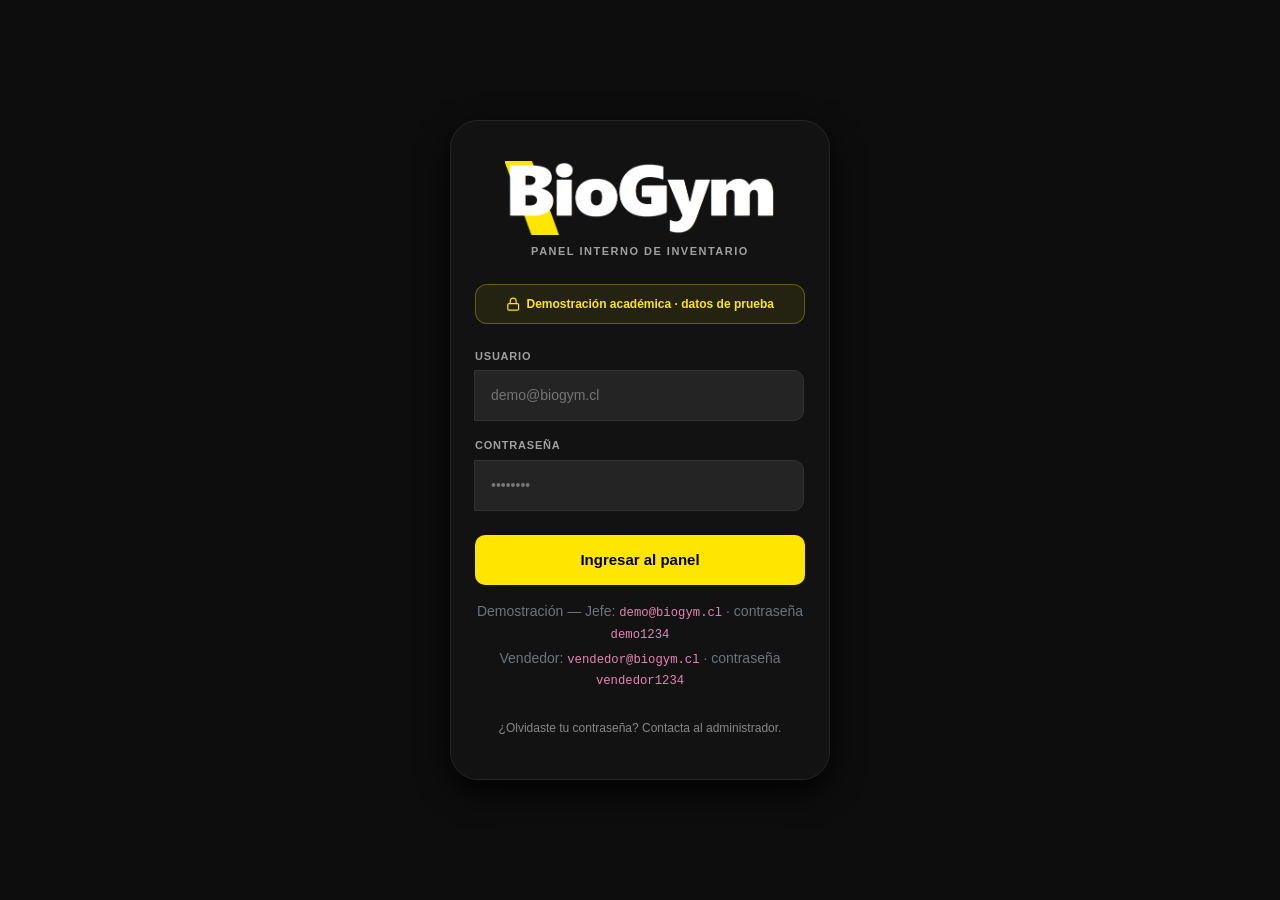
==== bsale.html @ a9e5494c "rf-08: integracion con Bsale simulada (venta descuenta stock, ingreso sincroniza)" ====
<!DOCTYPE html>
<html lang="es" data-bs-theme="dark">
<head>
  <meta charset="UTF-8">
  <meta name="viewport" content="width=device-width, initial-scale=1.0">
  <meta http-equiv="Content-Security-Policy" content="default-src 'self'; script-src 'self'; style-src 'self' 'unsafe-inline'; img-src 'self' data: https:; font-src 'self'; connect-src 'self'; base-uri 'self'; form-action 'self'; frame-ancestors 'none'; object-src 'none'">
  <meta name="referrer" content="no-referrer">
  <title>Bsale | BioGymStore</title>
  <link rel="icon" type="image/png" href="img/favicon.png">
  <link href="vendor/css/bootstrap.min.css?v=20261121-5" rel="stylesheet">
  <link rel="stylesheet" href="css/styles.css?v=20261121-5">
</head>
<body data-page="bsale">

  <!-- NAVBAR -->
  <nav id="mainNav" class="navbar navbar-expand-lg sticky-top">
    <div class="container">
      <a class="navbar-brand" href="dashboard.html">
        <img src="img/logo.png" alt="BioGym Store" class="brand-logo-img">
      </a>
      <button class="navbar-toggler" type="button" data-bs-toggle="collapse" data-bs-target="#navMenu" aria-label="Abrir menú">
        <svg class="icon" viewBox="0 0 24 24" fill="none" stroke="currentColor" stroke-width="2" stroke-linecap="round" stroke-linejoin="round" aria-hidden="true"><line x1="3" y1="6" x2="21" y2="6"/><line x1="3" y1="12" x2="21" y2="12"/><line x1="3" y1="18" x2="21" y2="18"/></svg>
      </button>
      <div class="collapse navbar-collapse" id="navMenu">
        <ul class="navbar-nav me-auto gap-lg-2">
          <li class="nav-item"><a class="nav-link" href="dashboard.html">Dashboard</a></li>
          <li class="nav-item"><a class="nav-link" href="inventario.html">Inventario</a></li>
          <li class="nav-item"><a class="nav-link" href="ingreso-stock.html">Ingresar Stock</a></li>
          <li class="nav-item" data-admin-only><a class="nav-link" href="traslado.html">Traslado</a></li>
          <li class="nav-item"><a class="nav-link" href="proveedores.html">Proveedores</a></li>
          <li class="nav-item" data-admin-only><a class="nav-link" href="bsale.html">Bsale</a></li>
        </ul>
        <div class="user-badge">
          <span class="avatar js-user-initials">--</span>
          <div class="user-info d-none d-sm-flex">
            <span class="user-name js-user-name">--</span>
            <span class="user-role js-user-role">--</span>
          </div>
          <button id="btnLogout" class="btn-logout">Cerrar sesión</button>
        </div>
      </div>
    </div>
  </nav>

  <main class="container py-4">

    <section class="mb-4">
      <p class="text-secondary mb-1">Simulación de la sincronización venta ↔ inventario</p>
      <h1 class="h3 fw-bold mb-0">Integración con <span class="text-accent">Bsale</span></h1>
    </section>

    <!-- Aviso de simulación -->
    <div class="restricted-notice mb-4">
      <svg class="icon" viewBox="0 0 24 24" fill="none" stroke="currentColor" stroke-width="2" stroke-linecap="round" stroke-linejoin="round" aria-hidden="true"><circle cx="12" cy="12" r="10"/><line x1="12" y1="8" x2="12" y2="12"/><line x1="12" y1="16" x2="12.01" y2="16"/></svg> Simulación · el sitio es estático: la conexión real con Bsale requiere backend y credenciales de API
    </div>

    <div class="row g-4">

      <!-- Columna izquierda: estado + formulario de venta -->
      <div class="col-lg-5 d-flex flex-column gap-4">

        <section class="card">
          <div class="card-header">Estado de la conexión</div>
          <div class="card-body">
            <div class="d-flex align-items-center gap-2 mb-2">
              <span class="badge badge-soft-success">Conectado (demo)</span>
              <span class="fw-bold">BioGymStore ↔ Bsale</span>
            </div>
            <p class="text-secondary small mb-1">Los dos flujos del requisito quedan simulados:</p>
            <ul class="text-secondary small ps-4 mb-0">
              <li>Una venta registrada en Bsale <strong class="text-white">descuenta el stock</strong> de la aplicación.</li>
              <li>Un ingreso en la aplicación <strong class="text-white">actualiza el stock</strong> en Bsale.</li>
            </ul>
            <div class="d-flex gap-4 mt-3">
              <div>
                <div class="fw-bold text-accent fs-5" id="bsaleCountVentas">0</div>
                <small class="text-secondary">ventas sincronizadas</small>
              </div>
              <div>
                <div class="fw-bold text-accent fs-5" id="bsaleCountSync">0</div>
                <small class="text-secondary">eventos de sincronización</small>
              </div>
            </div>
          </div>
        </section>

        <section class="card">
          <div class="card-header">Simular venta en Bsale</div>
          <div class="card-body">
            <form id="saleForm" class="needs-validation" novalidate>
              <div class="mb-3">
                <label for="saleProduct" class="form-label">Producto</label>
                <select id="saleProduct" class="form-select" required></select>
                <div class="invalid-feedback">Selecciona un producto.</div>
              </div>
              <div class="row g-3 mb-3">
                <div class="col-6">
                  <label for="saleQty" class="form-label">Cantidad (unidades)</label>
                  <input type="number" id="saleQty" class="form-control" min="1" value="1" required>
                  <div class="invalid-feedback">Cantidad mayor a 0.</div>
                </div>
                <div class="col-6">
                  <label for="saleWarehouse" class="form-label">Bodega de salida</label>
                  <select id="saleWarehouse" class="form-select" required></select>
                  <div class="invalid-feedback">Bodega.</div>
                </div>
              </div>
              <p class="form-text text-secondary" id="saleInfo"></p>
              <button type="submit" class="btn btn-accent w-100">Registrar venta en Bsale</button>
            </form>
          </div>
        </section>
      </div>

      <!-- Columna derecha: ventas + sincronización -->
      <div class="col-lg-7 d-flex flex-column gap-4">

        <section class="card">
          <div class="card-header">Ventas registradas en Bsale</div>
          <div class="card-body">
            <div class="table-responsive">
              <table class="table mb-0">
                <thead>
                  <tr>
                    <th>N°</th>
                    <th>Fecha</th>
                    <th>Producto</th>
                    <th class="text-end">Unidades</th>
                    <th class="text-end">Total</th>
                    <th>Estado</th>
                  </tr>
                </thead>
                <tbody id="salesBody"></tbody>
              </table>
            </div>
          </div>
        </section>

        <section class="card">
          <div class="card-header">Registro de sincronización</div>
          <div class="card-body">
            <div class="table-responsive">
              <table class="table mb-0">
                <thead>
                  <tr>
                    <th>Fecha</th>
                    <th>Evento</th>
                    <th>Detalle</th>
                  </tr>
                </thead>
                <tbody id="syncBody"></tbody>
              </table>
            </div>
          </div>
        </section>
      </div>
    </div>

    <footer class="app-footer text-center mt-4">
      BioGymStore — Sistema interno de gestión de stock · Uso exclusivo del personal autorizado &middot; <span class="build-tag" data-build="20261121-5">v20261121-5</span>
    </footer>
  </main>

  <script src="vendor/js/bootstrap.bundle.min.js?v=20261121-5"></script>
  <script src="js/data.js?v=20261121-5"></script>
  <script src="js/store.js?v=20261121-5"></script>
  <script src="js/icons.js?v=20261121-5"></script>
  <script src="js/app.js?v=20261121-5"></script>
  <script src="js/usuarios.js?v=20261121-5"></script>
  <script src="js/pages/bsale.js?v=20261121-5"></script>
</body>
</html>
---- css/styles.css ----
/* ============================================================
   BioGymStore — styles.css
   Tema visual propio (oscuro + amarillo BioGym), copiado del
   diseño original del proyecto.
   ORDEN DE CARGA: Bootstrap 5 (CDN) > este archivo.
   Si el CDN no carga (sin internet), el sitio se ve igual
   gracias a los estilos propios + el respaldo ".no-bs".
   ============================================================ */

:root {
  --bg: #0d0d0d;
  --surface: #121212;
  --surface-2: #1a1a1a;
  --surface-3: #242424;
  --border: #262626;
  --border-2: #333333;
  --accent: #ffe600;
  --accent-hover: #e6cf00;
  --text: #ffffff;
  --muted: #888888;
  --muted-2: #a0a0a0;
  --green: #22c55e;
  --amber: #f59e0b;
  --red: #ef4444;
  --radius: 14px;
  --radius-lg: 28px;
  --font: -apple-system, BlinkMacSystemFont, "Segoe UI", Roboto, Oxygen, Ubuntu, Cantarell, "Open Sans", "Helvetica Neue", sans-serif;
}

/* ---------- Base ---------- */
html { -webkit-text-size-adjust: 100%; }
body {
  margin: 0;
  background-color: #0d0d0d;
  color: #ffffff;
  font-family: -apple-system, BlinkMacSystemFont, "Segoe UI", Roboto, Oxygen, Ubuntu, Cantarell, "Open Sans", "Helvetica Neue", sans-serif;
  min-height: 100vh;
  line-height: 1.5;
}
main { display: block; }
img { max-width: 100%; }
a { color: #ffe600; }
a:hover { color: #e6cf00; }

.text-accent { color: #ffe600 !important; }

/* ---------- Iconos SVG propios ---------- */
.icon { width: 1.15em; height: 1.15em; vertical-align: -0.18em; flex: 0 0 auto; }
.action-icon .icon, .thumb .icon { width: 1.4rem; height: 1.4rem; vertical-align: middle; }

/* ---------- Titulos de seccion ---------- */
.section-title { font-size: .75rem; color: #a0a0a0; letter-spacing: .1em; text-transform: uppercase; font-weight: 700; }

/* ---------- Badges de estado (estilo suave, diseno original) ---------- */
.badge { display: inline-block; padding: 4px 10px; border-radius: 20px; font-size: 11px; font-weight: 700; line-height: 1.4; white-space: nowrap; }
.badge-soft-success { background-color: rgba(34, 197, 94, .15); color: #22c55e; }
.badge-soft-warning { background-color: rgba(245, 158, 11, .15); color: #f59e0b; }
.badge-soft-danger { background-color: rgba(239, 68, 68, .15); color: #ef4444; }
.badge-soft-secondary { background-color: rgba(136, 136, 136, .15); color: #aaaaaa; }

/* ---------- SKU ---------- */
.sku-code {
  font-family: var(--font);
  color: #ffe600;
  font-weight: 700;
  font-size: .78rem;
  letter-spacing: .04em;
  white-space: nowrap;
}

/* ---------- Miniatura de producto ---------- */
.thumb {
  width: 40px; height: 40px; flex: 0 0 40px;
  display: inline-flex; align-items: center; justify-content: center;
  background-color: #1a1a1a; border: 1px solid #262626;
  border-radius: 10px; font-size: 1.25rem; overflow: hidden; color: #ffe600;
}
.thumb-img { width: 100%; height: 100%; object-fit: cover; }

/* Vista previa más grande en el formulario de producto */
.thumb-preview { width: 56px; height: 56px; flex: 0 0 56px; border-radius: 12px; }

/* Selector de origen de imagen: URL / Archivo (mismo estilo que el filtro de ventas) */
.img-modes {
  display: inline-flex; gap: 2px; padding: 3px;
  background-color: #1a1a1a; border: 1px solid #262626; border-radius: 9px;
}
.img-modes button {
  border: none; background: transparent; color: #888888;
  font-size: 10px; font-weight: 700; letter-spacing: .05em; text-transform: uppercase;
  padding: 5px 11px; border-radius: 6px; cursor: pointer; transition: color .15s, background-color .15s;
}
.img-modes button:hover { color: #ffffff; }
.img-modes button.active { background-color: #ffe600; color: #000000; }

/* Zona de arrastre / clic para subir imagen */
.img-drop {
  display: flex; align-items: center; gap: 8px;
  border: 1px dashed #333333; border-radius: 10px;
  padding: .55rem .7rem; min-height: 44px;
  color: #a0a0a0; font-size: .8rem; cursor: pointer;
  transition: border-color .15s, color .15s, background-color .15s;
}
.img-drop .icon { width: 16px; height: 16px; color: #ffe600; }
.img-drop:hover { border-color: #ffe600; color: #ffffff; }
.img-drop.dragover {
  border-color: #ffe600; color: #ffffff;
  background-color: rgba(255, 230, 0, .06);
}
.img-drop.has-file { border-style: solid; border-color: rgba(255, 230, 0, .45); color: #ffffff; }

/* ---------- Footer ---------- */
.app-footer { color: #666; font-size: .75rem; border-top: 1px solid #262626; padding: 1rem 0; margin-top: 2.5rem; }

/* Etiqueta de versión del build (para confirmar qué copia está en caché) */
.build-tag {
  display: inline-block; margin-left: 4px; padding: 1px 7px;
  background-color: rgba(255, 230, 0, .08); border: 1px solid rgba(255, 230, 0, .25);
  border-radius: 20px; color: #ffe600; font-size: .68rem; font-weight: 700; letter-spacing: .04em;
}

/* ---------- Scrollbar ---------- */
::-webkit-scrollbar { width: 8px; }
::-webkit-scrollbar-track { background: #0d0d0d; }
::-webkit-scrollbar-thumb { background: #2e2e2e; border-radius: 4px; }
::-webkit-scrollbar-thumb:hover { background: #3a3a3a; }

/* === FIN PARTE 1 === */

/* ============================================================
   LOGO BIOGYMSTORE — COPIA EXACTA DEL DISEÑO ORIGINAL
   ============================================================ */
.biogym-logo { position: relative; display: inline-flex; align-items: flex-end; gap: 4px; padding: 4px 6px; user-select: none; }
.biogym-logo .yellow-bar { position: absolute; background-color: #ffe600; transform: skewX(20deg); border-radius: 1px; z-index: 1; }
.biogym-logo::before {
  content: ""; position: absolute; top: 11px; left: 8px; width: 14px; height: 20px;
  background-color: #121212; z-index: 2;
}
.biogym-logo .brand-text { position: relative; z-index: 3; color: #ffffff; font-weight: 900; letter-spacing: -1px; line-height: 1; }
.biogym-logo .badge-store { position: relative; z-index: 3; background-color: #ffe600; color: #000000; font-weight: 800; padding: 1px 5px; border-radius: 4px; text-transform: lowercase; line-height: 1; margin-bottom: 2px; }
.biogym-logo.logo-lg .brand-text { font-size: 34px; }
.biogym-logo.logo-lg .badge-store { font-size: 13px; }
.biogym-logo.logo-lg .yellow-bar { left: 10px; top: 0px; width: 14px; height: 42px; }

/* Logo oficial en imagen PNG (navbar y login) */
.brand-logo-img { height: 40px; width: auto; display: block; }
.brand-logo-img.login-logo { height: 74px; margin: 0 auto; }

/* ============================================================
   VISTA 1: LOGIN — COPIA EXACTA DEL DISEÑO ORIGINAL
   ============================================================ */
.login-wrap {
  width: 100%; min-height: 100vh;
  display: flex; justify-content: center; align-items: center;
  padding: 20px;
}
.app-container {
  width: 100%; max-width: 380px;
  background-color: #121212;
  border: 1px solid #262626;
  border-radius: 28px;
  padding: 40px 24px;
  box-shadow: 0 12px 32px rgba(0, 0, 0, .85);
  display: flex; flex-direction: column; align-items: center;
}
.brand { text-align: center; margin-bottom: 24px; }
.logo-container { display: flex; justify-content: center; align-items: center; margin-bottom: 8px; }
.brand-subtitle { font-size: 11px; color: #a0a0a0; letter-spacing: 1.5px; text-transform: uppercase; font-weight: 600; margin: 6px 0 0 0; }

.restricted-notice {
  background-color: rgba(255, 230, 0, .08);
  border: 1px solid rgba(255, 230, 0, .3);
  color: #ffe600; font-size: 12px; font-weight: 600;
  padding: 10px 16px; border-radius: 12px;
  width: 100%; text-align: center; margin-bottom: 24px;
  display: flex; align-items: center; justify-content: center; gap: 6px;
}
.restricted-notice .icon { width: 1.2em; height: 1.2em; }

#loginForm { width: 100%; display: flex; flex-direction: column; gap: 16px; }
.input-group { display: flex; flex-direction: column; gap: 6px; }
.input-group label { font-size: 11px; font-weight: 700; color: #a0a0a0; letter-spacing: .8px; }
.input-group input {
  background-color: #242424; border: 1px solid #333333; border-radius: 10px;
  padding: 14px 16px; color: #ffffff; font-size: 14px; outline: none; width: 100%;
}
.input-group input:focus { border-color: #ffe600; background-color: #2a2a2a; }
.btn-submit {
  margin-top: 8px; background-color: #ffe600; color: #000000;
  border: none; border-radius: 10px; padding: 14px;
  font-size: 15px; font-weight: 700; cursor: pointer; width: 100%;
}
.btn-submit:hover { background-color: #e6cf00; }
.forgot-password { margin-top: 24px; text-align: center; }
.forgot-password a { font-size: 12px; color: #888888; text-decoration: none; }
.forgot-password a:hover { color: #ffe600; }

/* ============================================================
   NAVBAR — DISEÑO ORIGINAL + COMPONENTE BOOTSTRAP
   ============================================================ */
.navbar { background-color: #121212; border-bottom: 1px solid #262626; }
.navbar .nav-link { color: #9a9a9a; font-weight: 600; font-size: .9rem; }
.navbar .nav-link:hover { color: #ffffff; }
.navbar .nav-link.active { color: #ffe600; }

.user-badge { display: flex; align-items: center; gap: 12px; }
.user-badge-clickable { cursor: pointer; }
.user-badge-clickable:hover .user-name { color: #ffe600; }
.user-badge-clickable:hover .avatar { background-color: #e6cf00; }
.avatar-lg { width: 56px; height: 56px; font-size: 1.1rem; }
.avatar { width: 36px; height: 36px; background-color: #ffe600; color: #000000; font-weight: 800; border-radius: 50%; display: inline-flex; align-items: center; justify-content: center; font-size: .85rem; }
.user-info { display: flex; flex-direction: column; line-height: 1.2; }
.user-name { font-size: 13px; font-weight: 700; color: #ffffff; }
.user-role { font-size: 11px; color: #888888; }
.btn-logout { background-color: transparent; border: 1px solid #333333; color: #a0a0a0; padding: 8px 14px; border-radius: 8px; font-size: 12px; font-weight: 600; cursor: pointer; margin-left: 12px; display: inline-flex; align-items: center; gap: 6px; }
.btn-logout:hover { border-color: #ffe600; color: #ffe600; }

/* === FIN PARTE 2 === */

/* ============================================================
   DASHBOARD — COPIA DEL DISEÑO ORIGINAL
   ============================================================ */
.dashboard-header { display: flex; justify-content: space-between; align-items: center; }
.greeting-sub { font-size: 14px; color: #888888; font-weight: 500; margin-bottom: 4px; }
.greeting-title { font-size: 28px; font-weight: 800; }

.btn-primary, .btn-accent {
  background-color: #ffe600; color: #000000;
  border: none; border-radius: 10px; padding: 12px 20px;
  font-weight: 700; font-size: 14px; cursor: pointer;
  display: inline-flex; align-items: center; justify-content: center; gap: 6px;
  text-decoration: none;
}
.btn-primary:hover, .btn-accent:hover { background-color: #e6cf00; color: #000; }

.kpi-grid { display: grid; grid-template-columns: repeat(auto-fit, minmax(220px, 1fr)); gap: 16px; }
.kpi-card, .action-card, .alert-card {
  background-color: #121212;
  border: 1px solid #262626;
  border-radius: 14px;
  padding: 16px;
  display: flex;
}
.kpi-card { flex-direction: column; gap: 4px; }
.kpi-label, .card-label { font-size: 11px; color: #888888; font-weight: 700; text-transform: uppercase; }
.kpi-value, .card-value { font-size: 26px; font-weight: 800; }
.kpi-sub, .card-sub { font-size: 12px; color: #666666; }

.section-block { margin-bottom: 28px; }
.access-grid { display: grid; grid-template-columns: repeat(2, 1fr); gap: 16px; }
.action-card { flex-direction: column; gap: 8px; cursor: pointer; transition: border-color .2s; text-decoration: none; }
/* Accesos rápidos: rejilla de 2 columnas iguales (la tarjeta suelta nunca se estira) */
#quickAccess { display: grid; grid-template-columns: repeat(2, 1fr); gap: 1rem; }
@media (max-width: 575.98px) { #quickAccess { grid-template-columns: 1fr; } }
.action-card:hover { border-color: #ffe600; }
.action-icon { font-size: 22px; color: #ffe600; }
.action-title { font-size: 13px; font-weight: 700; color: #ffffff; }
.action-sub { font-size: 11px; color: #888888; }

/* ---------- Tarjetas genéricas (resto de páginas) ---------- */
.card {
  background-color: #121212;
  border: 1px solid #262626;
  border-radius: 14px;
}
.card-header { background-color: transparent; border-bottom: 1px solid #262626; font-weight: 700; font-size: .9rem; padding: .8rem 1rem; }
.card-body { padding: 1rem; }

/* ---------- Alertas de stock ---------- */
.alerts-list { display: flex; flex-direction: column; gap: 12px; }
.alert-item, .alert-card { flex-direction: row; align-items: center; gap: 16px; }
.status-dot { width: 10px; height: 10px; border-radius: 50%; flex: 0 0 10px; }
.status-dot.red { background-color: #ef4444; }
.status-dot.yellow { background-color: #ffe600; }
.alert-info { display: flex; flex-direction: column; gap: 2px; }
.alert-title { font-size: 13px; font-weight: 700; color: #ffffff; }
.alert-sub { font-size: 12px; color: #888888; }
.scroll-y { max-height: 340px; overflow-y: auto; }

/* ---------- Formularios ---------- */
.form-label { font-size: 11px; font-weight: 700; color: #a0a0a0; letter-spacing: .8px; text-transform: uppercase; display: block; margin-bottom: .4rem; }
.form-control, .form-select {
  background-color: #242424; border: 1px solid #333333; color: #ffffff;
  border-radius: 10px; padding: .65rem .9rem; font-size: .9rem; width: 100%;
}
.form-control:focus, .form-select:focus {
  background-color: #2a2a2a; border-color: #ffe600; color: #fff; outline: none;
  box-shadow: 0 0 0 .2rem rgba(255, 230, 0, .25);
}
.form-control::placeholder { color: #666; }
.form-text, .form-check-label { color: #666; font-size: .8rem; }
textarea.form-control { resize: vertical; }

/* ---------- Tablas ---------- */
.table { width: 100%; border-collapse: collapse; text-align: left; font-size: 13px; color: #ffffff; }
.table thead th { color: #888888; font-weight: 600; padding: 12px 16px; border-bottom: 1px solid #262626; text-transform: uppercase; font-size: 11px; background: transparent; }
.table tbody td { padding: 16px; border-bottom: 1px solid #1f1f1f; vertical-align: middle; }
.table-responsive { overflow-x: auto; }

/* === FIN PARTE 3 === */

/* ============================================================
   GRID Y UTILIDADES (réplica mínima para uso con/sin Bootstrap)
   Con Bootstrap CDN estas clases las provee Bootstrap; aquí
   se garantizan para que nada se rompa si el CDN no carga.
   ============================================================ */
body.no-bs .container { max-width: 1200px; margin: 0 auto; padding-left: 1rem; padding-right: 1rem; }
body.no-bs .row { display: flex; flex-wrap: wrap; margin-left: -.5rem; margin-right: -.5rem; }
body.no-bs .row > [class*="col"] { padding-left: .5rem; padding-right: .5rem; }
body.no-bs .col, body.no-bs .col-md-4, body.no-bs .col-md-6, body.no-bs .col-md-8, body.no-bs .col-lg-4, body.no-bs .col-lg-5, body.no-bs .col-lg-6, body.no-bs .col-lg-7, body.no-bs .col-lg-8, body.no-bs .col-6, body.no-bs .col-xl-3 { flex: 1 1 0; min-width: 0; }
@media (min-width: 768px) {
  body.no-bs .col-md-4 { flex: 0 0 33.3333%; max-width: 33.3333%; }
  body.no-bs .col-md-6 { flex: 0 0 50%; max-width: 50%; }
  body.no-bs .col-md-8 { flex: 0 0 66.6666%; max-width: 66.6666%; }
}
@media (min-width: 992px) {
  body.no-bs .col-lg-4 { flex: 0 0 33.3333%; max-width: 33.3333%; }
  body.no-bs .col-lg-5 { flex: 0 0 41.6666%; max-width: 41.6666%; }
  body.no-bs .col-lg-6 { flex: 0 0 50%; max-width: 50%; }
  body.no-bs .col-lg-7 { flex: 0 0 58.3333%; max-width: 58.3333%; }
  body.no-bs .col-lg-8 { flex: 0 0 66.6666%; max-width: 66.6666%; }
}
@media (min-width: 1200px) {
  body.no-bs .col-xl-3 { flex: 0 0 25%; max-width: 25%; }
}
body.no-bs .col-6 { flex: 0 0 50%; max-width: 50%; }
body.no-bs .row-cols-1 > * { flex: 0 0 100%; max-width: 100%; }
@media (min-width: 576px) {
  body.no-bs .row-cols-sm-2 > * { flex: 0 0 50%; max-width: 50%; }
  body.no-bs .d-sm-flex { display: flex !important; }
}
@media (min-width: 768px) {
  body.no-bs .row-cols-md-2 > * { flex: 0 0 50%; max-width: 50%; }
  body.no-bs .p-md-4 { padding: 1.5rem; }
}
@media (min-width: 1200px) {
  body.no-bs .row-cols-xl-4 > * { flex: 0 0 25%; max-width: 25%; }
}

body.no-bs .d-flex { display: flex; } body.no-bs .d-none { display: none; }
body.no-bs .visually-hidden {
  position: absolute !important; width: 1px; height: 1px; padding: 0; margin: -1px;
  overflow: hidden; clip: rect(0, 0, 0, 0); white-space: nowrap; border: 0;
}
body.no-bs .flex-column { flex-direction: column; }
body.no-bs .flex-wrap { flex-wrap: wrap; }
body.no-bs .align-items-center { align-items: center; }
body.no-bs .align-items-end { align-items: flex-end; }
body.no-bs .justify-content-center { justify-content: center; }
body.no-bs .justify-content-between { justify-content: space-between; }
body.no-bs .gap-2 { gap: .5rem; } body.no-bs .gap-3 { gap: 1rem; } body.no-bs .gap-4 { gap: 1.5rem; }
body.no-bs .mb-0 { margin-bottom: 0; } body.no-bs .mb-1 { margin-bottom: .25rem; }
body.no-bs .mb-2 { margin-bottom: .5rem; } body.no-bs .mb-3 { margin-bottom: 1rem; } body.no-bs .mb-4 { margin-bottom: 1.5rem; }
body.no-bs .mt-2 { margin-top: .5rem; } body.no-bs .mt-3 { margin-top: 1rem; } body.no-bs .mt-4 { margin-top: 1.5rem; }
body.no-bs .p-2 { padding: .5rem; } body.no-bs .p-3 { padding: 1rem; }
body.no-bs .py-4 { padding-top: 1.5rem; padding-bottom: 1.5rem; }
body.no-bs .py-0 { padding-top: 0; padding-bottom: 0; }
body.no-bs .px-3 { padding-left: 1rem; padding-right: 1rem; }
body.no-bs .w-100 { width: 100%; } body.no-bs .h-100 { height: 100%; }
body.no-bs .text-center { text-align: center; } body.no-bs .text-end { text-align: right; }
body.no-bs .text-secondary { color: #888 !important; }
body.no-bs .small, body.no-bs small { font-size: .85em; }
body.no-bs .fw-bold, body.no-bs strong { font-weight: 700; }
body.no-bs .me-2 { margin-right: .5rem; } body.no-bs .m-auto { margin: auto; }
body.no-bs .me-auto { margin-right: auto; }
body.no-bs .align-self-start { align-self: flex-start; }
body.no-bs .flex-grow-1 { flex-grow: 1; }
body.no-bs .lh-1 { line-height: 1; }
body.no-bs .g-2 > [class*="col"], body.no-bs .g-3 > [class*="col"], body.no-bs .g-4 > [class*="col"] { padding: .5rem; }

/* === FIN PARTE 4A === */

/* Navbar colapsable + botones sin Bootstrap JS */
body.no-bs .navbar { display: flex; flex-wrap: wrap; align-items: center; padding: .6rem 1rem; }
body.no-bs .navbar > .container { display: flex; flex-wrap: wrap; align-items: center; gap: .5rem 1rem; }
body.no-bs .navbar-brand { color: #fff; text-decoration: none; margin-right: auto; display: inline-flex; align-items: center; }
body.no-bs .navbar-toggler { display: inline-flex; align-items: center; justify-content: center; background: transparent; border: 1px solid #333; border-radius: 8px; padding: .35rem .55rem; cursor: pointer; color: #fff; }
body.no-bs .navbar-toggler .icon { width: 1.5rem; height: 1.5rem; }
body.no-bs .navbar-nav { list-style: none; margin: 0; padding: 0; display: flex; flex-direction: column; gap: .1rem; flex-basis: 100%; }
body.no-bs .navbar-nav .nav-link { text-decoration: none; padding: .4rem .5rem; display: block; border-radius: 8px; }
body.no-bs .collapse:not(.show) { display: none; }
@media (min-width: 992px) {
  body.no-bs .navbar-toggler { display: none; }
  body.no-bs .navbar-nav { flex-direction: row; flex-basis: auto; gap: .5rem; }
  body.no-bs .navbar .collapse { display: flex !important; flex-basis: auto; flex-grow: 1; }
}
body.no-bs .btn-sm { padding: .4rem .7rem; font-size: .8rem; }
body.no-bs .btn { display: inline-flex; align-items: center; justify-content: center; gap: 6px; text-decoration: none; cursor: pointer; }
body.no-bs .btn-outline-light, body.no-bs .btn-outline-secondary, body.no-bs .btn-outline-danger {
  background: transparent; border: 1px solid #333; color: #a0a0a0;
  border-radius: 8px; font-weight: 600; cursor: pointer;
}
body.no-bs .btn-outline-light:hover, body.no-bs .btn-outline-secondary:hover { border-color: #ffe600; color: #ffe600; }
body.no-bs .btn-outline-danger { border-color: #5b2222; color: #ef4444; }
body.no-bs .btn-outline-danger:hover { background: rgba(239,68,68,.12); }
body.no-bs .btn:disabled { opacity: .5; cursor: not-allowed; }
body.no-bs .list-group { list-style: none; margin: 0; padding: 0; }
body.no-bs .list-group-item {
  padding: .6rem .9rem; border: 1px solid #262626; border-radius: 8px; margin-bottom: .4rem;
  display: flex; justify-content: space-between; align-items: center;
  background: transparent; color: #fff;
}

/* Toasts sin Bootstrap JS */
#toastHost { position: fixed; top: 0; right: 0; padding: 1rem; z-index: 2000; display: flex; flex-direction: column; gap: .5rem; }
.toast {
  display: flex; align-items: center; background: #1a1a1a; color: #fff;
  border: 1px solid #262626; border-radius: 10px; padding: .6rem .8rem;
  max-width: 340px; box-shadow: 0 8px 24px rgba(0,0,0,.6);
}
.toast.show { display: flex; }
.toast-body { font-size: .85rem; flex: 1; padding-right: .5rem; }
.toast .btn-close { background: transparent; border: none; color: #fff; cursor: pointer; font-size: 1rem; line-height: 1; padding: .25rem; }
.toast .btn-close::after { content: "x"; font-weight: 700; }
.text-bg-success { border-color: rgba(34,197,94,.5) !important; }
.text-bg-danger { border-color: rgba(239,68,68,.5) !important; }

/* ============================================================
   VENTANA DE DETALLE DE PRODUCTO (modal pequeño)
   ============================================================ */
.product-modal .modal-dialog { max-width: 620px; margin: 1.75rem auto; }
.product-modal .modal-content {
  background-color: #121212;
  border: 1px solid #262626;
  border-radius: 18px;
  box-shadow: 0 24px 64px rgba(0, 0, 0, .8);
  overflow: hidden;
}
.product-modal .modal-header {
  background-color: #161616;
  border-bottom: 1px solid #262626;
  padding: .8rem 1.1rem;
  align-items: center;
  justify-content: space-between;
}
.product-modal .modal-body { padding: 1.15rem 1.15rem 1.3rem; }

/* Botón cerrar propio (sin depender del filtro de tema de Bootstrap) */
.pm-close {
  display: inline-flex; align-items: center; justify-content: center;
  width: 30px; height: 30px; padding: 0;
  background-color: transparent; border: 1px solid #333333; border-radius: 8px;
  color: #a0a0a0; cursor: pointer; transition: border-color .2s, color .2s;
}
.pm-close:hover { border-color: #ffe600; color: #ffe600; }
.pm-close .icon { width: 15px; height: 15px; }

/* Acciones del encabezado: botón Editar (amarillo) + cerrar */
.pm-header-actions { display: inline-flex; align-items: center; gap: 8px; }
.pm-edit {
  display: inline-flex; align-items: center; justify-content: center;
  height: 30px; padding: 0 14px;
  background-color: #ffe600; border: none; border-radius: 8px;
  color: #000000; font-family: inherit;
  font-size: 13px; font-weight: 700; letter-spacing: normal;
  cursor: pointer; transition: background-color .2s, transform .1s;
}
.pm-edit:hover { background-color: #e6cf00; color: #000; }
.pm-edit:active { transform: translateY(1px); }

/* Fila: foto + datos */
.pm-head { display: flex; align-items: flex-start; gap: 14px; }
.pm-photo {
  width: 96px; height: 96px; flex: 0 0 96px;
  display: flex; align-items: center; justify-content: center;
  background-color: #1a1a1a; border: 1px solid #262626;
  border-radius: 14px; overflow: hidden; color: #ffe600;
}
.pm-photo img { width: 100%; height: 100%; object-fit: cover; display: block; }
.pm-photo .icon { width: 40px; height: 40px; }

.pm-info { min-width: 0; flex: 1; display: flex; flex-direction: column; gap: 7px; }
.pm-name {
  margin: 0; font-size: 16px; font-weight: 800; line-height: 1.3;
  color: #ffffff; overflow-wrap: break-word;
}
.pm-meta { display: flex; align-items: center; gap: 8px; flex-wrap: wrap; }
.pm-cat {
  font-size: 11px; font-weight: 700; color: #ffe600;
  background-color: rgba(255, 230, 0, .1);
  border: 1px solid rgba(255, 230, 0, .25);
  padding: 3px 9px; border-radius: 20px;
}
.pm-price { font-size: 18px; font-weight: 800; color: #ffffff; }

/* Descripción */
.pm-desc {
  margin: 14px 0 0; padding-top: 13px;
  border-top: 1px solid #262626;
  font-size: 13px; line-height: 1.6; color: #a0a0a0;
}

/* Filas de la tabla clicables */
#inventoryBody .product-row { cursor: pointer; transition: background-color .15s; }
#inventoryBody .product-row:hover { background-color: #1a1a1a; }
#inventoryBody .product-row:focus { outline: 2px solid #ffe600; outline-offset: -2px; }

/* ---------- Estadística de ventas dentro de la ventana ---------- */
.pm-stats { margin-top: 15px; padding-top: 14px; border-top: 1px solid #262626; }
.pm-stats-head { display: flex; justify-content: space-between; align-items: center; gap: 10px; margin-bottom: 11px; }

/* Filtro Día / Semana / Mes / Año */
.pm-filter {
  display: flex; gap: 2px; padding: 3px;
  background-color: #1a1a1a; border: 1px solid #262626; border-radius: 9px;
}
.pm-filter button {
  border: none; background: transparent; color: #888888;
  font-size: 10px; font-weight: 700; letter-spacing: .05em; text-transform: uppercase;
  padding: 5px 9px; border-radius: 6px; cursor: pointer; transition: color .15s, background-color .15s;
}
.pm-filter button:hover { color: #ffffff; }
.pm-filter button.active { background-color: #ffe600; color: #000000; }

/* Indicadores */
.pm-kpis { display: grid; grid-template-columns: repeat(3, 1fr); gap: 8px; }
.pm-kpi {
  background-color: #1a1a1a; border: 1px solid #262626;
  border-radius: 10px; padding: 9px 10px; min-width: 0;
}
.pm-kpi .k-label {
  font-size: 9px; font-weight: 700; color: #888888;
  text-transform: uppercase; letter-spacing: .08em;
}
.pm-kpi .k-value {
  font-size: 17px; font-weight: 800; color: #ffffff;
  margin-top: 3px; overflow: hidden; text-overflow: ellipsis;
}
.pm-kpi .k-value.accent { color: #ffe600; }

/* Gráfico de barras (sin librerías) */
.pm-chart { display: flex; align-items: flex-end; gap: 2px; height: 54px; margin-top: 12px; }
.pm-bar {
  flex: 1 1 0; min-width: 0;
  background: linear-gradient(180deg, #ffe600 0%, #c9b800 100%);
  border-radius: 2px; transition: height .3s ease;
}
.pm-bar.empty { background-color: #242424; }
.pm-axis { display: flex; gap: 2px; margin-top: 5px; }
.pm-axis span {
  flex: 1 1 0; min-width: 0; text-align: center;
  font-size: 8px; color: #666666; overflow: hidden;
}
.pm-nosales {
  margin: 10px 0 0; font-size: 12px; color: #888888;
  background-color: #1a1a1a; border: 1px dashed #333333;
  border-radius: 8px; padding: 10px; text-align: center;
}

/* Lista de ingreso en grupo (varios productos de una vez) */
.ingreso-lista { border-top: 1px solid #262626; padding-top: 14px; }
.ingreso-lista .table td { padding: 8px 10px; vertical-align: middle; }
.ingreso-lista .lista-qty { min-width: 74px; }
.ingreso-lista .lista-del { width: 26px; height: 26px; border-radius: 6px; font-size: 14px; }
.btn-link {
  background: none; border: none; padding: 0;
  color: #888888; font-size: 12px; font-weight: 600;
  text-decoration: underline; cursor: pointer;
}
.btn-link:hover { color: #ffe600; }
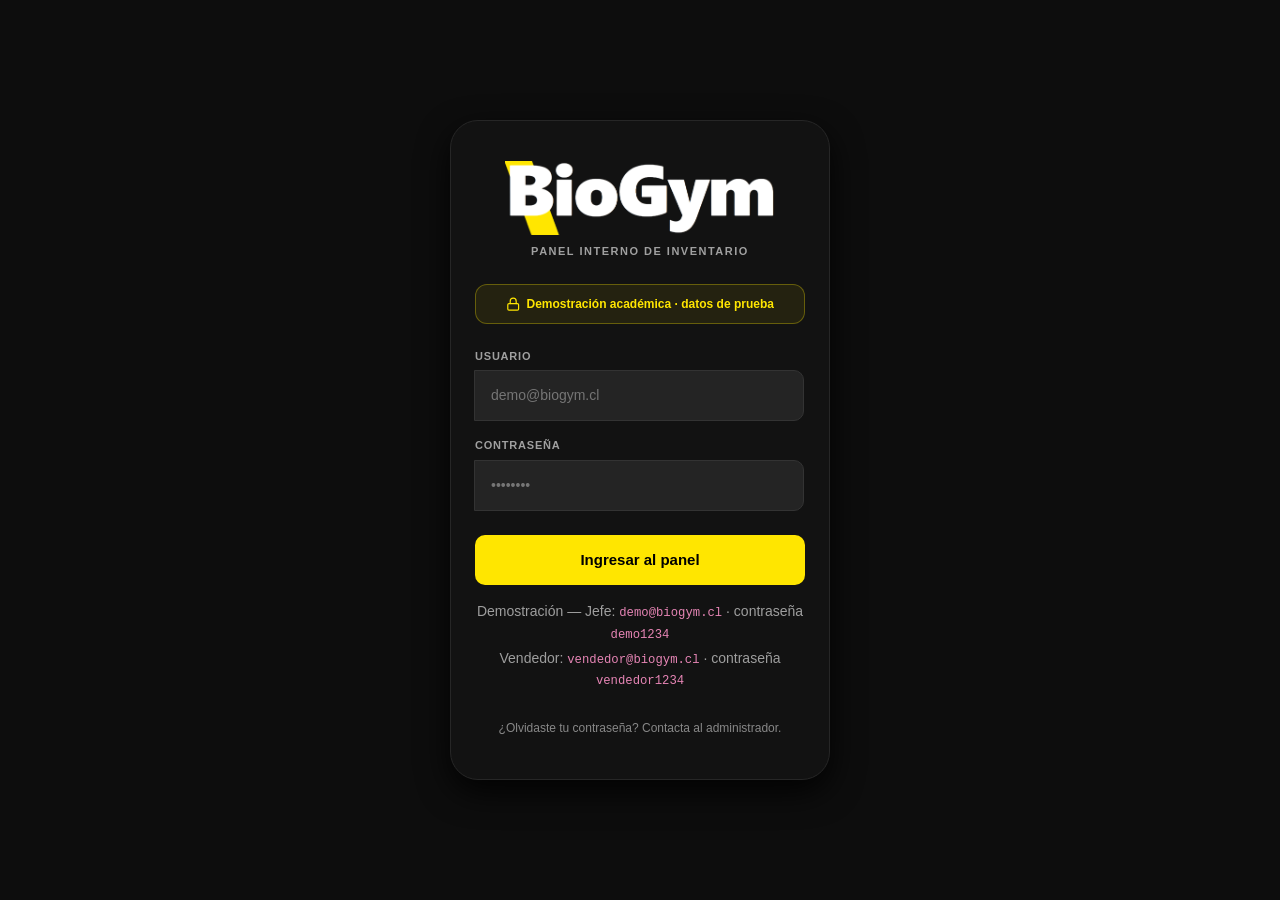
==== commit 607e8c0c: "revision: contraste accesible AA, metadatos SEO y consola limpia (Lighthouse 100/100/100)" ====
--- a/bsale.html
+++ b/bsale.html
@@ -3,12 +3,14 @@
 <head>
   <meta charset="UTF-8">
   <meta name="viewport" content="width=device-width, initial-scale=1.0">
-  <meta http-equiv="Content-Security-Policy" content="default-src 'self'; script-src 'self'; style-src 'self' 'unsafe-inline'; img-src 'self' data: https:; font-src 'self'; connect-src 'self'; base-uri 'self'; form-action 'self'; frame-ancestors 'none'; object-src 'none'">
+  <meta http-equiv="Content-Security-Policy" content="default-src 'self'; script-src 'self'; style-src 'self' 'unsafe-inline'; img-src 'self' data: https:; font-src 'self'; connect-src 'self'; base-uri 'self'; form-action 'self'; object-src 'none'">
   <meta name="referrer" content="no-referrer">
+  <meta name="robots" content="noindex, nofollow">
+  <meta name="description" content="Integración con Bsale en BioGymStore: ventas que descuentan stock y sincronización de ingresos.">
   <title>Bsale | BioGymStore</title>
   <link rel="icon" type="image/png" href="img/favicon.png">
-  <link href="vendor/css/bootstrap.min.css?v=20261121-5" rel="stylesheet">
-  <link rel="stylesheet" href="css/styles.css?v=20261121-5">
+  <link href="vendor/css/bootstrap.min.css?v=20261121-7" rel="stylesheet">
+  <link rel="stylesheet" href="css/styles.css?v=20261121-7">
 </head>
 <body data-page="bsale">
 
@@ -157,16 +159,16 @@
     </div>
 
     <footer class="app-footer text-center mt-4">
-      BioGymStore — Sistema interno de gestión de stock · Uso exclusivo del personal autorizado &middot; <span class="build-tag" data-build="20261121-5">v20261121-5</span>
+      BioGymStore — Sistema interno de gestión de stock · Uso exclusivo del personal autorizado &middot; <span class="build-tag" data-build="20261121-7">v20261121-7</span>
     </footer>
   </main>
 
-  <script src="vendor/js/bootstrap.bundle.min.js?v=20261121-5"></script>
-  <script src="js/data.js?v=20261121-5"></script>
-  <script src="js/store.js?v=20261121-5"></script>
-  <script src="js/icons.js?v=20261121-5"></script>
-  <script src="js/app.js?v=20261121-5"></script>
-  <script src="js/usuarios.js?v=20261121-5"></script>
-  <script src="js/pages/bsale.js?v=20261121-5"></script>
+  <script src="vendor/js/bootstrap.bundle.min.js?v=20261121-7"></script>
+  <script src="js/data.js?v=20261121-7"></script>
+  <script src="js/store.js?v=20261121-7"></script>
+  <script src="js/icons.js?v=20261121-7"></script>
+  <script src="js/app.js?v=20261121-7"></script>
+  <script src="js/usuarios.js?v=20261121-7"></script>
+  <script src="js/pages/bsale.js?v=20261121-7"></script>
 </body>
 </html>
--- a/css/styles.css
+++ b/css/styles.css
@@ -110,7 +110,7 @@
 .img-drop.has-file { border-style: solid; border-color: rgba(255, 230, 0, .45); color: #ffffff; }
 
 /* ---------- Footer ---------- */
-.app-footer { color: #666; font-size: .75rem; border-top: 1px solid #262626; padding: 1rem 0; margin-top: 2.5rem; }
+.app-footer { color: #9a9a9a; font-size: .75rem; border-top: 1px solid #262626; padding: 1rem 0; margin-top: 2.5rem; }
 
 /* Etiqueta de versión del build (para confirmar qué copia está en caché) */
 .build-tag {
@@ -244,7 +244,7 @@
 .kpi-card { flex-direction: column; gap: 4px; }
 .kpi-label, .card-label { font-size: 11px; color: #888888; font-weight: 700; text-transform: uppercase; }
 .kpi-value, .card-value { font-size: 26px; font-weight: 800; }
-.kpi-sub, .card-sub { font-size: 12px; color: #666666; }
+.kpi-sub, .card-sub { font-size: 12px; color: #9a9a9a; }
 
 .section-block { margin-bottom: 28px; }
 .access-grid { display: grid; grid-template-columns: repeat(2, 1fr); gap: 16px; }
@@ -358,7 +358,9 @@
 body.no-bs .px-3 { padding-left: 1rem; padding-right: 1rem; }
 body.no-bs .w-100 { width: 100%; } body.no-bs .h-100 { height: 100%; }
 body.no-bs .text-center { text-align: center; } body.no-bs .text-end { text-align: right; }
-body.no-bs .text-secondary { color: #888 !important; }
+/* Grises secundarios con contraste accesible (AA) sobre el fondo oscuro */
+.text-secondary { color: #9e9e9e !important; }
+body.no-bs .text-secondary { color: #9e9e9e !important; }
 body.no-bs .small, body.no-bs small { font-size: .85em; }
 body.no-bs .fw-bold, body.no-bs strong { font-weight: 700; }
 body.no-bs .me-2 { margin-right: .5rem; } body.no-bs .m-auto { margin: auto; }
